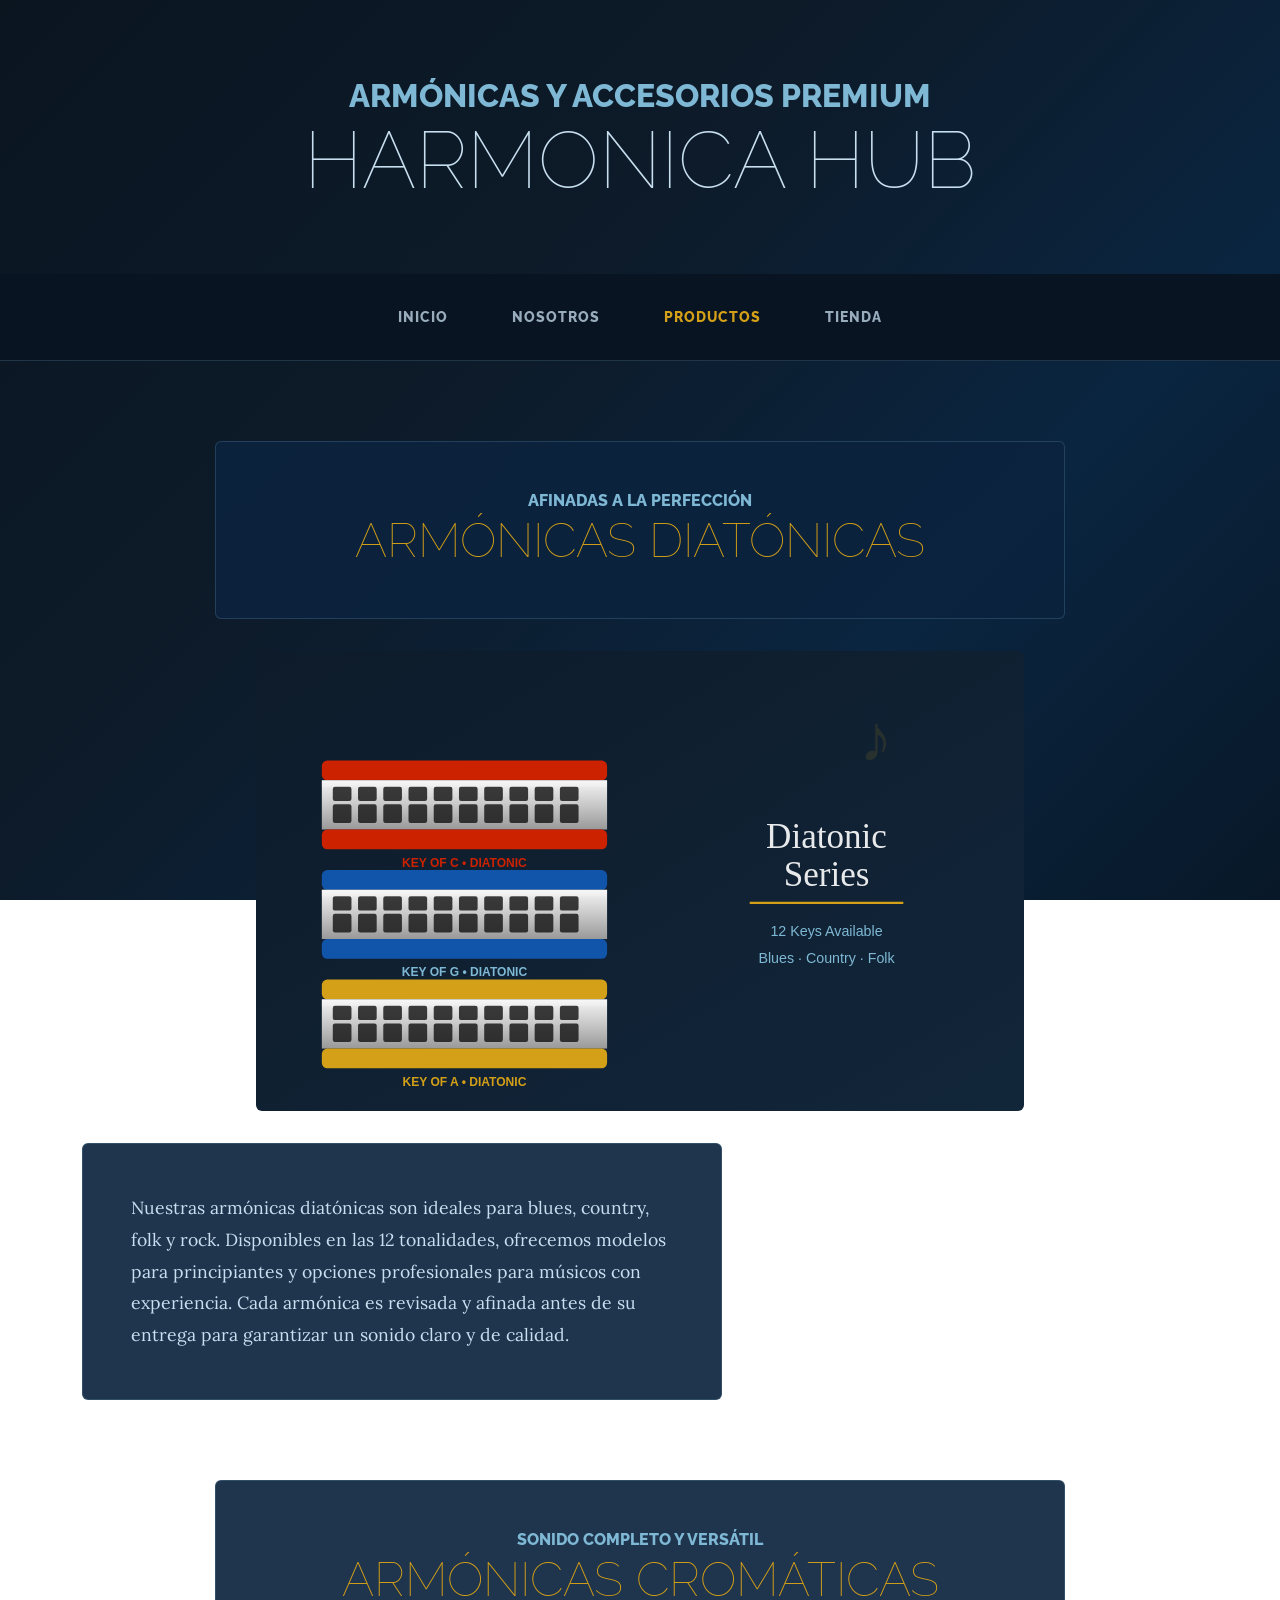
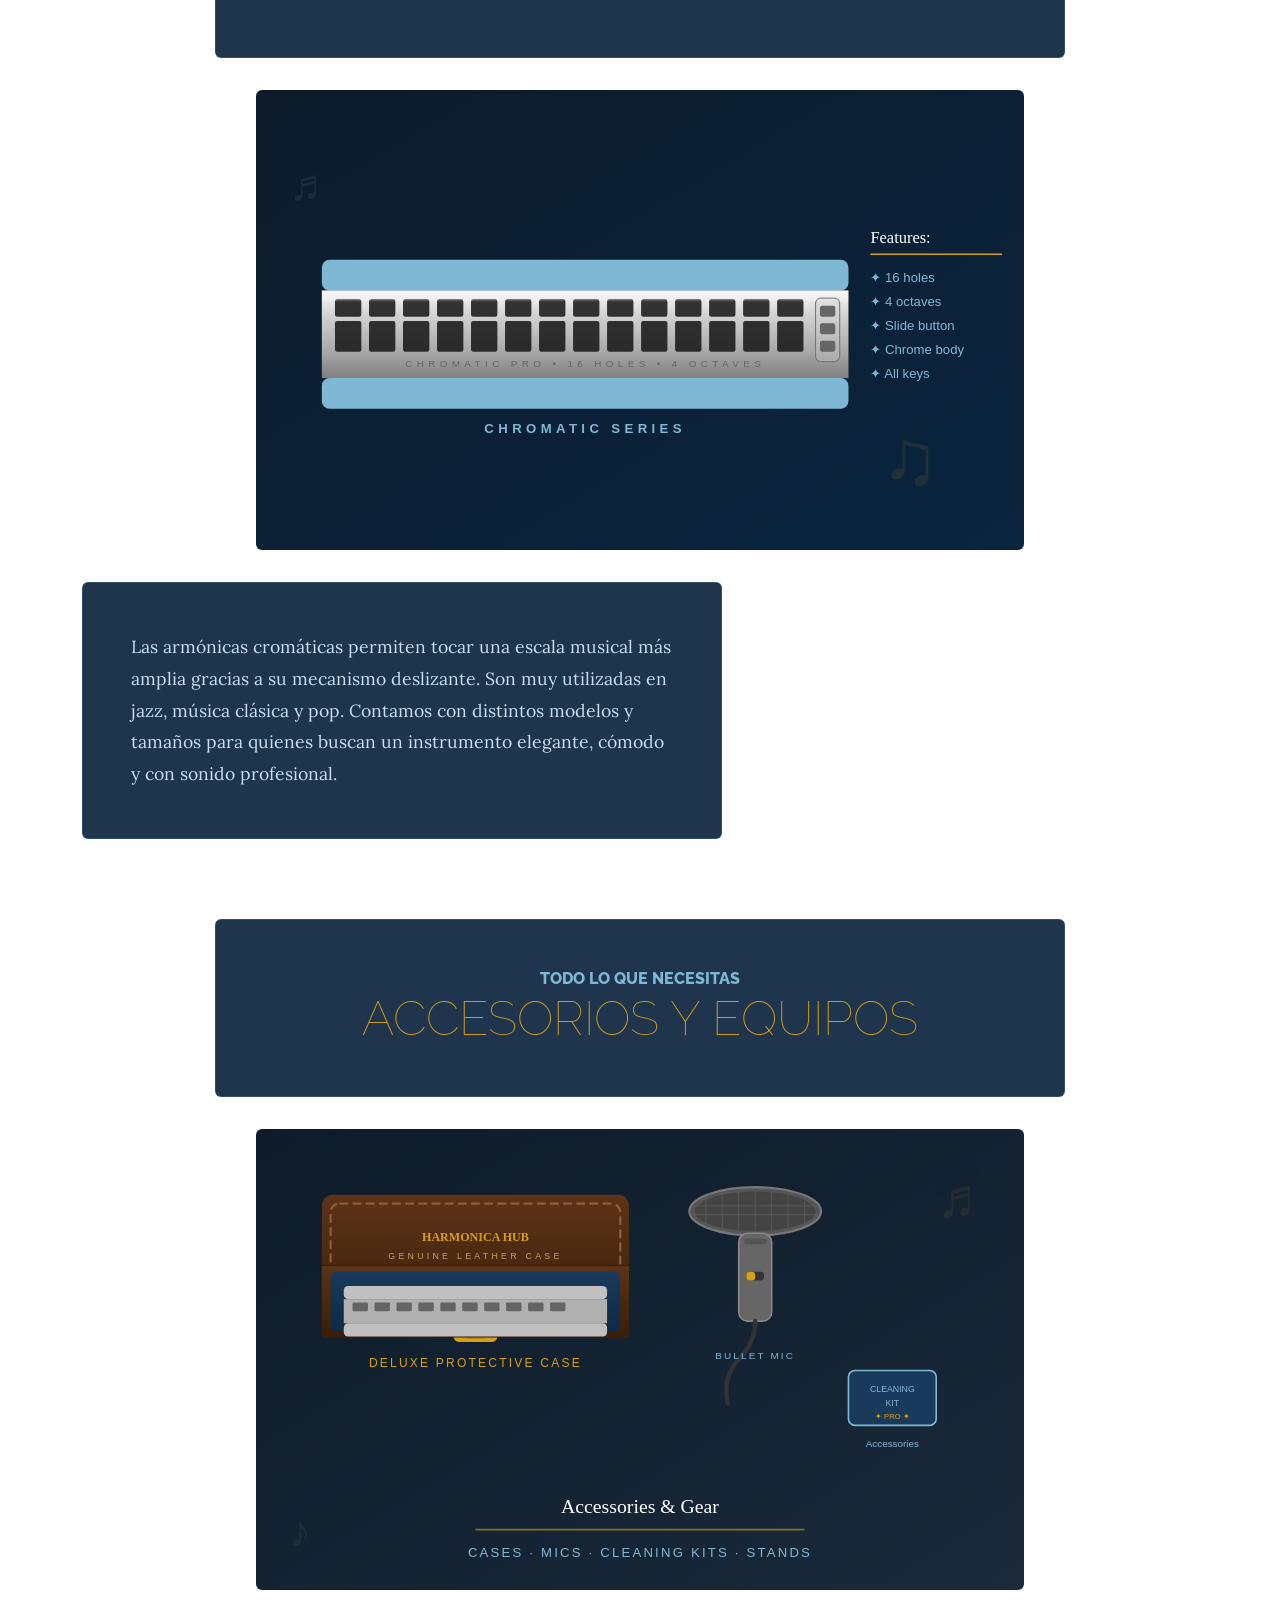
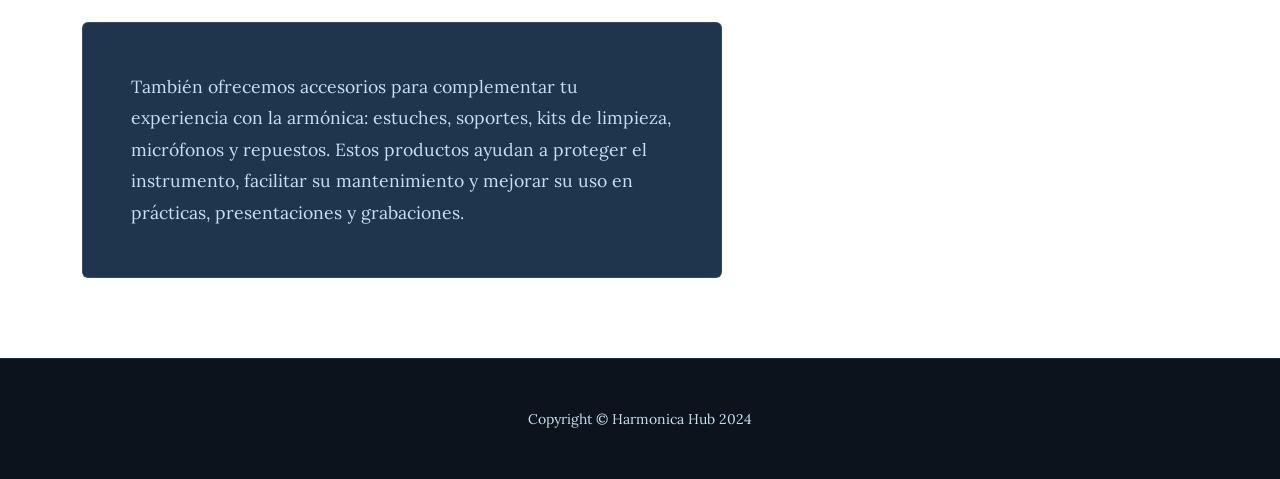
==== products.html @ c9f2e673 "Subir todo el vaina" ====
<!DOCTYPE html>
<html lang="es">
<head>
    <meta charset="utf-8" />
    <meta name="viewport" content="width=device-width, initial-scale=1, shrink-to-fit=no" />
    <meta name="description" content="Harmonica Hub - Nuestros productos" />
    <meta name="author" content="Harmonica Hub" />
    <title>Productos - Harmonica Hub</title>
    <link rel="icon" type="image/x-icon" href="assets/favicon.ico" />
    <link href="https://fonts.googleapis.com/css?family=Raleway:100,100i,200,200i,300,300i,400,400i,500,500i,600,600i,700,700i,800,800i,900,900i" rel="stylesheet" />
    <link href="https://fonts.googleapis.com/css?family=Lora:400,400i,700,700i" rel="stylesheet" />
    <link href="css/styles.css" rel="stylesheet" />

    <style>
        .product-item {
            display: flex;
            flex-direction: column;
            gap: 1.5rem;
            margin-bottom: 5rem;
        }

        .product-item-title,
        .product-item-description {
            position: static !important;
            margin: 0 !important;
            width: 100%;
        }

        .product-item-title .bg-faded,
        .product-item-description .bg-faded {
            max-width: 100% !important;
            width: 100%;
            box-sizing: border-box;
        }

        .product-item-img {
            width: 100%;
            max-width: 700px;
            height: auto;
            display: block;
            margin: 0 auto;
        }

        .section-heading-upper {
            display: block;
            line-height: 1.4;
            word-break: normal;
            white-space: normal;
        }

        .section-heading-lower {
            display: block;
            line-height: 1.2;
            white-space: normal;
        }

        .product-item-description p {
            margin: 0;
            line-height: 1.8;
            font-size: 1.1rem;
        }

        @media (min-width: 992px) {
            .product-item {
                gap: 2rem;
            }

            .product-item-title .bg-faded,
            .product-item-description .bg-faded {
                max-width: 850px !important;
                margin: 0 auto;
            }
        }
    </style>
</head>

<body>
    <header>
        <h1 class="site-heading text-center text-faded d-none d-lg-block">
            <span class="site-heading-upper text-primary mb-3">Armónicas y Accesorios Premium</span>
            <span class="site-heading-lower">Harmonica Hub</span>
        </h1>
    </header>

    <nav class="navbar navbar-expand-lg navbar-dark py-lg-4" id="mainNav">
        <div class="container">
            <a class="navbar-brand text-uppercase fw-bold d-lg-none" href="index.html">Harmonica Hub</a>
            <button class="navbar-toggler" type="button" data-bs-toggle="collapse" data-bs-target="#navbarSupportedContent" aria-controls="navbarSupportedContent" aria-expanded="false" aria-label="Alternar navegación">
                <span class="navbar-toggler-icon"></span>
            </button>
            <div class="collapse navbar-collapse" id="navbarSupportedContent">
                <ul class="navbar-nav mx-auto">
                    <li class="nav-item px-lg-4"><a class="nav-link text-uppercase" href="index.html">Inicio</a></li>
                    <li class="nav-item px-lg-4"><a class="nav-link text-uppercase" href="about.html">Nosotros</a></li>
                    <li class="nav-item px-lg-4 active"><a class="nav-link text-uppercase" href="products.html">Productos</a></li>
                    <li class="nav-item px-lg-4"><a class="nav-link text-uppercase" href="store.html">Tienda</a></li>
                </ul>
            </div>
        </div>
    </nav>

    <section class="page-section">
        <div class="container">
            <div class="product-item">
                <div class="product-item-title">
                    <div class="bg-faded p-5 rounded">
                        <h2 class="section-heading mb-0 text-center">
                            <span class="section-heading-upper">Afinadas a la perfección</span>
                            <span class="section-heading-lower">Armónicas Diatónicas</span>
                        </h2>
                    </div>
                </div>

                <img class="product-item-img rounded img-fluid" src="assets/img/products-01.svg" alt="Armónicas diatónicas" />

                <div class="product-item-description">
                    <div class="bg-faded p-5 rounded">
                        <p>
                            Nuestras armónicas diatónicas son ideales para blues, country, folk y rock.
                            Disponibles en las 12 tonalidades, ofrecemos modelos para principiantes y
                            opciones profesionales para músicos con experiencia. Cada armónica es revisada
                            y afinada antes de su entrega para garantizar un sonido claro y de calidad.
                        </p>
                    </div>
                </div>
            </div>
        </div>
    </section>

    <section class="page-section">
        <div class="container">
            <div class="product-item">
                <div class="product-item-title">
                    <div class="bg-faded p-5 rounded">
                        <h2 class="section-heading mb-0 text-center">
                            <span class="section-heading-upper">Sonido completo y versátil</span>
                            <span class="section-heading-lower">Armónicas Cromáticas</span>
                        </h2>
                    </div>
                </div>

                <img class="product-item-img rounded img-fluid" src="assets/img/products-02.svg" alt="Armónicas cromáticas" />

                <div class="product-item-description">
                    <div class="bg-faded p-5 rounded">
                        <p>
                            Las armónicas cromáticas permiten tocar una escala musical más amplia gracias
                            a su mecanismo deslizante. Son muy utilizadas en jazz, música clásica y pop.
                            Contamos con distintos modelos y tamaños para quienes buscan un instrumento
                            elegante, cómodo y con sonido profesional.
                        </p>
                    </div>
                </div>
            </div>
        </div>
    </section>

    <section class="page-section">
        <div class="container">
            <div class="product-item">
                <div class="product-item-title">
                    <div class="bg-faded p-5 rounded">
                        <h2 class="section-heading mb-0 text-center">
                            <span class="section-heading-upper">Todo lo que necesitas</span>
                            <span class="section-heading-lower">Accesorios y Equipos</span>
                        </h2>
                    </div>
                </div>

                <img class="product-item-img rounded img-fluid" src="assets/img/products-03.svg" alt="Accesorios para armónicas" />

                <div class="product-item-description">
                    <div class="bg-faded p-5 rounded">
                        <p>
                            También ofrecemos accesorios para complementar tu experiencia con la armónica:
                            estuches, soportes, kits de limpieza, micrófonos y repuestos. Estos productos
                            ayudan a proteger el instrumento, facilitar su mantenimiento y mejorar su uso
                            en prácticas, presentaciones y grabaciones.
                        </p>
                    </div>
                </div>
            </div>
        </div>
    </section>

    <footer class="footer text-faded text-center py-5">
        <div class="container">
            <p class="m-0 small">Copyright &copy; Harmonica Hub 2024</p>
        </div>
    </footer>

    <script src="https://cdn.jsdelivr.net/npm/bootstrap@5.2.3/dist/js/bootstrap.bundle.min.js"></script>
    <script src="js/scripts.js"></script>
</body>
</html>
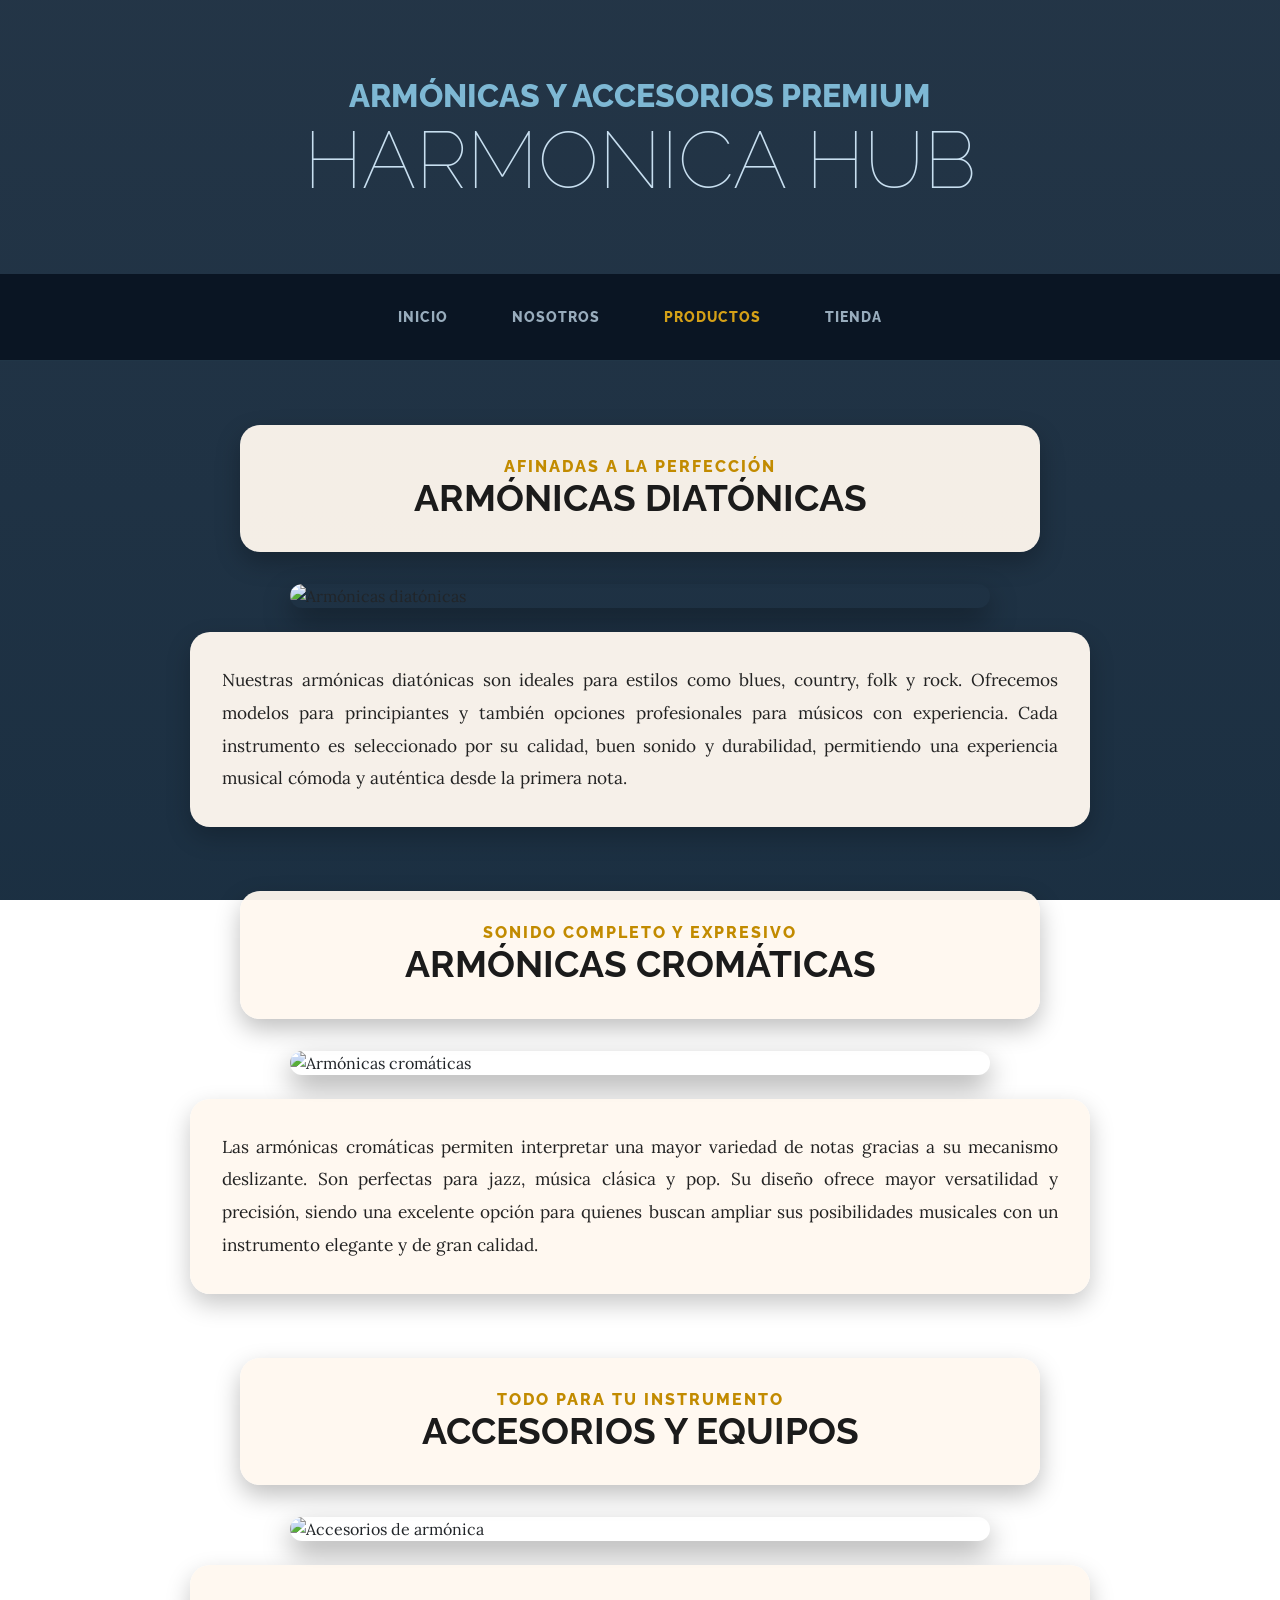
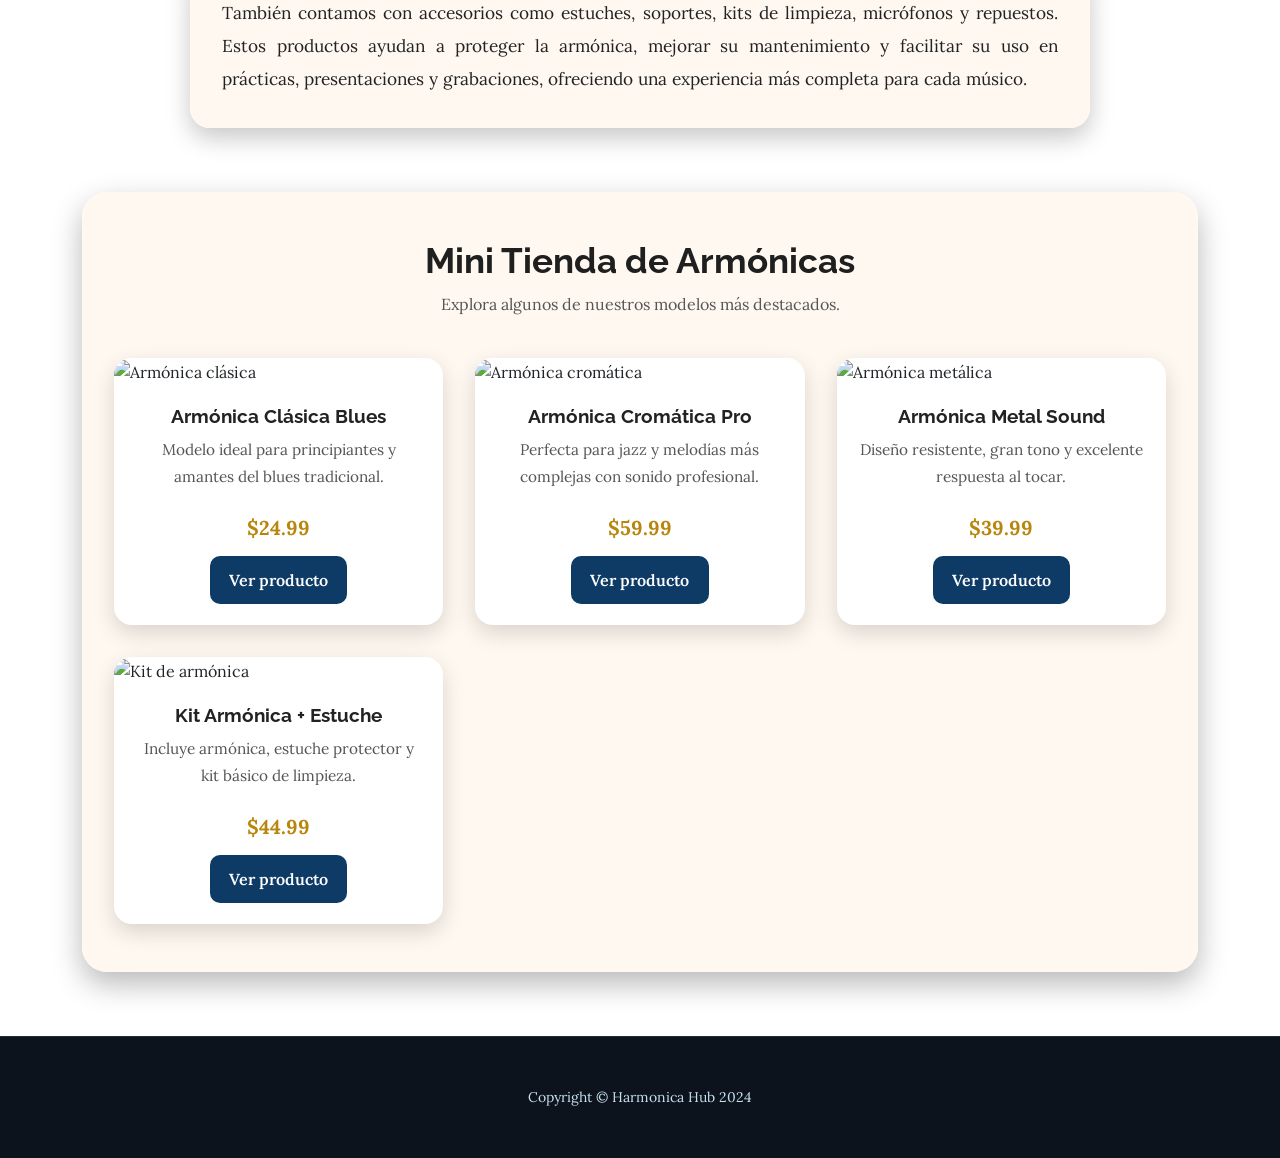
==== commit 73036152: "actualizado" ====
--- a/products.html
+++ b/products.html
@@ -1,4 +1,4 @@
- <!DOCTYPE html>
+<!DOCTYPE html>
 <html lang="es">
 <head>
     <meta charset="utf-8" />
@@ -7,68 +7,170 @@
     <meta name="author" content="Harmonica Hub" />
     <title>Productos - Harmonica Hub</title>
     <link rel="icon" type="image/x-icon" href="assets/favicon.ico" />
-    <link href="https://fonts.googleapis.com/css?family=Raleway:100,100i,200,200i,300,300i,400,400i,500,500i,600,600i,700,700i,800,800i,900,900i" rel="stylesheet" />
+    <link href="https://fonts.googleapis.com/css?family=Raleway:100,100i,200,300,400,500,600,700,800,900i" rel="stylesheet" />
     <link href="https://fonts.googleapis.com/css?family=Lora:400,400i,700,700i" rel="stylesheet" />
     <link href="css/styles.css" rel="stylesheet" />
 
     <style>
-        .product-item {
-            display: flex;
-            flex-direction: column;
-            gap: 1.5rem;
-            margin-bottom: 5rem;
-        }
-
-        .product-item-title,
-        .product-item-description {
-            position: static !important;
-            margin: 0 !important;
-            width: 100%;
-        }
-
-        .product-item-title .bg-faded,
-        .product-item-description .bg-faded {
-            max-width: 100% !important;
-            width: 100%;
-            box-sizing: border-box;
-        }
-
-        .product-item-img {
+        body {
+            background: linear-gradient(rgba(5, 25, 45, 0.88), rgba(8, 30, 50, 0.92)),
+                        url('https://images.unsplash.com/photo-1511379938547-c1f69419868d?auto=format&fit=crop&w=1600&q=80');
+            background-size: cover;
+            background-position: center;
+            background-attachment: fixed;
+        }
+
+        .page-section {
+            margin-top: 4rem;
+            margin-bottom: 4rem;
+        }
+
+        .custom-title-box {
+            background: rgba(255, 248, 240, 0.95);
+            border-radius: 20px;
+            padding: 2rem;
+            box-shadow: 0 10px 25px rgba(0, 0, 0, 0.25);
+            text-align: center;
+            max-width: 800px;
+            margin: 0 auto 2rem auto;
+        }
+
+        .custom-title-box .section-heading-upper {
+            color: #c28b00;
+            font-weight: 800;
+            letter-spacing: 2px;
+            font-size: 1rem;
+        }
+
+        .custom-title-box .section-heading-lower {
+            font-size: 2.3rem;
+            font-weight: 700;
+            color: #1b1b1b;
+        }
+
+        .product-card-info {
+            background: rgba(255, 248, 240, 0.96);
+            padding: 2rem;
+            border-radius: 20px;
+            max-width: 900px;
+            margin: 1.5rem auto 0 auto;
+            box-shadow: 0 10px 25px rgba(0, 0, 0, 0.22);
+        }
+
+        .product-card-info p {
+            margin: 0;
+            line-height: 1.9;
+            font-size: 1.08rem;
+            color: #222;
+            text-align: justify;
+        }
+
+        .main-product-img {
             width: 100%;
             max-width: 700px;
-            height: auto;
             display: block;
             margin: 0 auto;
-        }
-
-        .section-heading-upper {
+            border-radius: 20px;
+            box-shadow: 0 12px 28px rgba(0, 0, 0, 0.35);
+        }
+
+        .shop-section {
+            background: rgba(255, 248, 240, 0.95);
+            border-radius: 25px;
+            padding: 3rem 2rem;
+            box-shadow: 0 12px 30px rgba(0, 0, 0, 0.28);
+        }
+
+        .shop-title {
+            text-align: center;
+            margin-bottom: 2.5rem;
+        }
+
+        .shop-title h2 {
+            font-size: 2.2rem;
+            color: #1f1f1f;
+            font-weight: 700;
+            margin-bottom: 0.5rem;
+        }
+
+        .shop-title p {
+            color: #555;
+            margin: 0;
+        }
+
+        .shop-grid {
+            display: grid;
+            grid-template-columns: repeat(auto-fit, minmax(240px, 1fr));
+            gap: 2rem;
+        }
+
+        .shop-card {
+            background: #fff;
+            border-radius: 18px;
+            overflow: hidden;
+            box-shadow: 0 8px 22px rgba(0, 0, 0, 0.15);
+            transition: transform 0.25s ease, box-shadow 0.25s ease;
+        }
+
+        .shop-card:hover {
+            transform: translateY(-6px);
+            box-shadow: 0 14px 28px rgba(0, 0, 0, 0.2);
+        }
+
+        .shop-card img {
+            width: 100%;
+            height: 220px;
+            object-fit: cover;
+        }
+
+        .shop-card-body {
+            padding: 1.3rem;
+            text-align: center;
+        }
+
+        .shop-card-body h4 {
+            font-size: 1.2rem;
+            margin-bottom: 0.6rem;
+            color: #222;
+            font-weight: 700;
+        }
+
+        .shop-card-body p {
+            font-size: 0.96rem;
+            color: #555;
+            min-height: 60px;
+        }
+
+        .price {
             display: block;
-            line-height: 1.4;
-            word-break: normal;
-            white-space: normal;
-        }
-
-        .section-heading-lower {
-            display: block;
-            line-height: 1.2;
-            white-space: normal;
-        }
-
-        .product-item-description p {
-            margin: 0;
-            line-height: 1.8;
-            font-size: 1.1rem;
-        }
-
-        @media (min-width: 992px) {
-            .product-item {
-                gap: 2rem;
+            font-size: 1.25rem;
+            font-weight: 800;
+            color: #b8860b;
+            margin: 0.8rem 0;
+        }
+
+        .buy-btn {
+            background: #0d3b66;
+            color: #fff;
+            text-decoration: none;
+            padding: 0.75rem 1.2rem;
+            border-radius: 10px;
+            display: inline-block;
+            font-weight: 600;
+        }
+
+        .buy-btn:hover {
+            background: #14538d;
+            color: #fff;
+        }
+
+        @media (max-width: 768px) {
+            .custom-title-box .section-heading-lower {
+                font-size: 1.7rem;
             }
 
-            .product-item-title .bg-faded,
-            .product-item-description .bg-faded {
-                max-width: 850px !important;
-                margin: 0 auto;
+            .product-card-info p {
+                text-align: left;
             }
         }
     </style>
@@ -101,82 +203,117 @@
 
     <section class="page-section">
         <div class="container">
-            <div class="product-item">
-                <div class="product-item-title">
-                    <div class="bg-faded p-5 rounded">
-                        <h2 class="section-heading mb-0 text-center">
-                            <span class="section-heading-upper">Afinadas a la perfección</span>
-                            <span class="section-heading-lower">Armónicas Diatónicas</span>
-                        </h2>
+            <div class="custom-title-box">
+                <h2 class="section-heading mb-0">
+                    <span class="section-heading-upper">Afinadas a la perfección</span>
+                    <span class="section-heading-lower">Armónicas Diatónicas</span>
+                </h2>
+            </div>
+
+            <img class="main-product-img img-fluid" src="https://images.unsplash.com/photo-1514119412350-e174d90d280e?auto=format&fit=crop&w=1200&q=80" alt="Armónicas diatónicas" />
+
+            <div class="product-card-info">
+                <p>
+                    Nuestras armónicas diatónicas son ideales para estilos como blues, country, folk y rock.
+                    Ofrecemos modelos para principiantes y también opciones profesionales para músicos con
+                    experiencia. Cada instrumento es seleccionado por su calidad, buen sonido y durabilidad,
+                    permitiendo una experiencia musical cómoda y auténtica desde la primera nota.
+                </p>
+            </div>
+        </div>
+    </section>
+
+    <section class="page-section">
+        <div class="container">
+            <div class="custom-title-box">
+                <h2 class="section-heading mb-0">
+                    <span class="section-heading-upper">Sonido completo y expresivo</span>
+                    <span class="section-heading-lower">Armónicas Cromáticas</span>
+                </h2>
+            </div>
+
+            <img class="main-product-img img-fluid" src="https://images.unsplash.com/photo-1507838153414-b4b713384a76?auto=format&fit=crop&w=1200&q=80" alt="Armónicas cromáticas" />
+
+            <div class="product-card-info">
+                <p>
+                    Las armónicas cromáticas permiten interpretar una mayor variedad de notas gracias a su
+                    mecanismo deslizante. Son perfectas para jazz, música clásica y pop. Su diseño ofrece
+                    mayor versatilidad y precisión, siendo una excelente opción para quienes buscan ampliar
+                    sus posibilidades musicales con un instrumento elegante y de gran calidad.
+                </p>
+            </div>
+        </div>
+    </section>
+
+    <section class="page-section">
+        <div class="container">
+            <div class="custom-title-box">
+                <h2 class="section-heading mb-0">
+                    <span class="section-heading-upper">Todo para tu instrumento</span>
+                    <span class="section-heading-lower">Accesorios y Equipos</span>
+                </h2>
+            </div>
+
+            <img class="main-product-img img-fluid" src="https://images.unsplash.com/photo-1516280440614-37939bbacd81?auto=format&fit=crop&w=1200&q=80" alt="Accesorios de armónica" />
+
+            <div class="product-card-info">
+                <p>
+                    También contamos con accesorios como estuches, soportes, kits de limpieza, micrófonos
+                    y repuestos. Estos productos ayudan a proteger la armónica, mejorar su mantenimiento
+                    y facilitar su uso en prácticas, presentaciones y grabaciones, ofreciendo una experiencia
+                    más completa para cada músico.
+                </p>
+            </div>
+        </div>
+    </section>
+
+    <section class="page-section">
+        <div class="container">
+            <div class="shop-section">
+                <div class="shop-title">
+                    <h2>Mini Tienda de Armónicas</h2>
+                    <p>Explora algunos de nuestros modelos más destacados.</p>
+                </div>
+
+                <div class="shop-grid">
+                    <div class="shop-card">
+                        <img src="https://images.unsplash.com/photo-1511379938547-c1f69419868d?auto=format&fit=crop&w=900&q=80" alt="Armónica clásica">
+                        <div class="shop-card-body">
+                            <h4>Armónica Clásica Blues</h4>
+                            <p>Modelo ideal para principiantes y amantes del blues tradicional.</p>
+                            <span class="price">$24.99</span>
+                            <a href="#" class="buy-btn">Ver producto</a>
+                        </div>
                     </div>
-                </div>
-
-                <img class="product-item-img rounded img-fluid" src="assets/img/products-01.svg" alt="Armónicas diatónicas" />
-
-                <div class="product-item-description">
-                    <div class="bg-faded p-5 rounded">
-                        <p>
-                            Nuestras armónicas diatónicas son ideales para blues, country, folk y rock.
-                            Disponibles en las 12 tonalidades, ofrecemos modelos para principiantes y
-                            opciones profesionales para músicos con experiencia. Cada armónica es revisada
-                            y afinada antes de su entrega para garantizar un sonido claro y de calidad.
-                        </p>
+
+                    <div class="shop-card">
+                        <img src="https://images.unsplash.com/photo-1507838153414-b4b713384a76?auto=format&fit=crop&w=900&q=80" alt="Armónica cromática">
+                        <div class="shop-card-body">
+                            <h4>Armónica Cromática Pro</h4>
+                            <p>Perfecta para jazz y melodías más complejas con sonido profesional.</p>
+                            <span class="price">$59.99</span>
+                            <a href="#" class="buy-btn">Ver producto</a>
+                        </div>
                     </div>
-                </div>
-            </div>
-        </div>
-    </section>
-
-    <section class="page-section">
-        <div class="container">
-            <div class="product-item">
-                <div class="product-item-title">
-                    <div class="bg-faded p-5 rounded">
-                        <h2 class="section-heading mb-0 text-center">
-                            <span class="section-heading-upper">Sonido completo y versátil</span>
-                            <span class="section-heading-lower">Armónicas Cromáticas</span>
-                        </h2>
+
+                    <div class="shop-card">
+                        <img src="https://images.unsplash.com/photo-1514119412350-e174d90d280e?auto=format&fit=crop&w=900&q=80" alt="Armónica metálica">
+                        <div class="shop-card-body">
+                            <h4>Armónica Metal Sound</h4>
+                            <p>Diseño resistente, gran tono y excelente respuesta al tocar.</p>
+                            <span class="price">$39.99</span>
+                            <a href="#" class="buy-btn">Ver producto</a>
+                        </div>
                     </div>
-                </div>
-
-                <img class="product-item-img rounded img-fluid" src="assets/img/products-02.svg" alt="Armónicas cromáticas" />
-
-                <div class="product-item-description">
-                    <div class="bg-faded p-5 rounded">
-                        <p>
-                            Las armónicas cromáticas permiten tocar una escala musical más amplia gracias
-                            a su mecanismo deslizante. Son muy utilizadas en jazz, música clásica y pop.
-                            Contamos con distintos modelos y tamaños para quienes buscan un instrumento
-                            elegante, cómodo y con sonido profesional.
-                        </p>
-                    </div>
-                </div>
-            </div>
-        </div>
-    </section>
-
-    <section class="page-section">
-        <div class="container">
-            <div class="product-item">
-                <div class="product-item-title">
-                    <div class="bg-faded p-5 rounded">
-                        <h2 class="section-heading mb-0 text-center">
-                            <span class="section-heading-upper">Todo lo que necesitas</span>
-                            <span class="section-heading-lower">Accesorios y Equipos</span>
-                        </h2>
-                    </div>
-                </div>
-
-                <img class="product-item-img rounded img-fluid" src="assets/img/products-03.svg" alt="Accesorios para armónicas" />
-
-                <div class="product-item-description">
-                    <div class="bg-faded p-5 rounded">
-                        <p>
-                            También ofrecemos accesorios para complementar tu experiencia con la armónica:
-                            estuches, soportes, kits de limpieza, micrófonos y repuestos. Estos productos
-                            ayudan a proteger el instrumento, facilitar su mantenimiento y mejorar su uso
-                            en prácticas, presentaciones y grabaciones.
-                        </p>
+
+                    <div class="shop-card">
+                        <img src="https://images.unsplash.com/photo-1516280440614-37939bbacd81?auto=format&fit=crop&w=900&q=80" alt="Kit de armónica">
+                        <div class="shop-card-body">
+                            <h4>Kit Armónica + Estuche</h4>
+                            <p>Incluye armónica, estuche protector y kit básico de limpieza.</p>
+                            <span class="price">$44.99</span>
+                            <a href="#" class="buy-btn">Ver producto</a>
+                        </div>
                     </div>
                 </div>
             </div>
